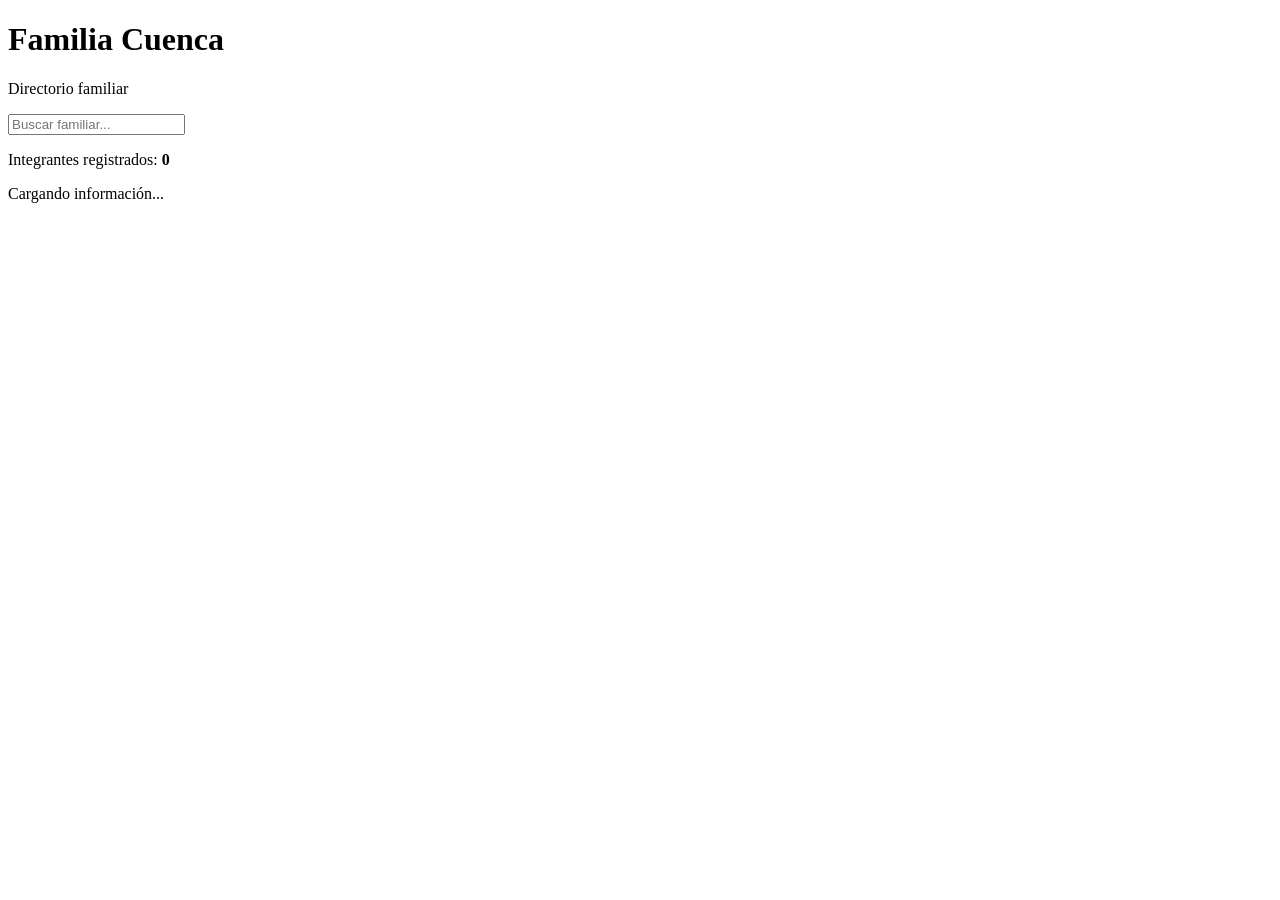
==== familia/index.html @ f0afbb3e "Add initial HTML structure for Familia Cuenca" ====
<!DOCTYPE html>
<html lang="es">

<head>

    <meta charset="UTF-8">

    <meta
        name="viewport"
        content="width=device-width, initial-scale=1.0"
    >

    <title>Familia Cuenca — Directorio</title>

</head>


<body>

    <header>

        <h1>Familia Cuenca</h1>

        <p>Directorio familiar</p>

    </header>


    <main>

        <!-- =================================================
             BUSCADOR
        ================================================== -->

        <section>

            <input
                type="search"
                id="buscador"
                placeholder="Buscar familiar..."
            >

        </section>


        <!-- =================================================
             RESUMEN
        ================================================== -->

        <section>

            <p>
                Integrantes registrados:
                <strong id="totalIntegrantes">0</strong>
            </p>

        </section>


        <!-- =================================================
             LISTADO
        ================================================== -->

        <section>

            <div id="listaFamilia">

                Cargando información...

            </div>

        </section>

    </main>


    <!-- =====================================================
         MOTOR DE DATOS
    ====================================================== -->

    <script src="../js/familia-data.js"></script>


    <!-- =====================================================
         LÓGICA DEL DIRECTORIO
    ====================================================== -->

    <script src="familia.js"></script>


</body>

</html>
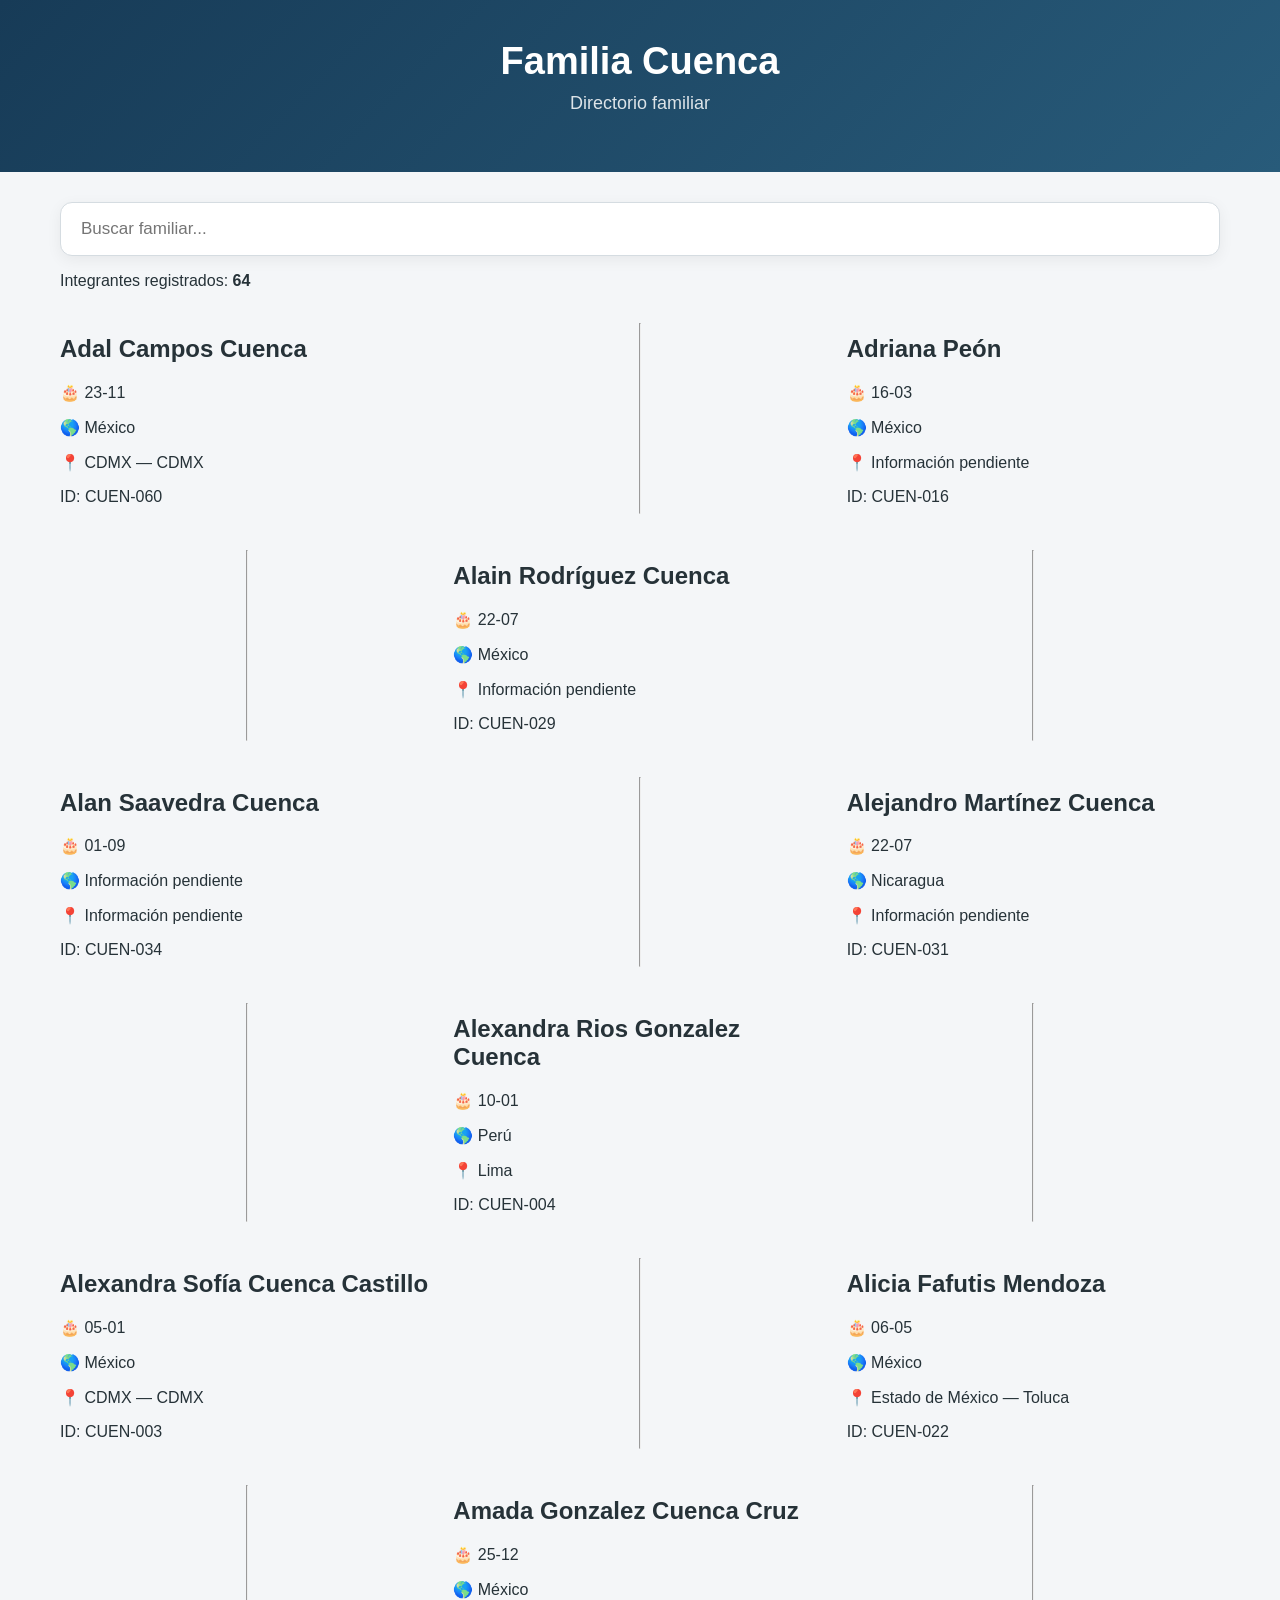
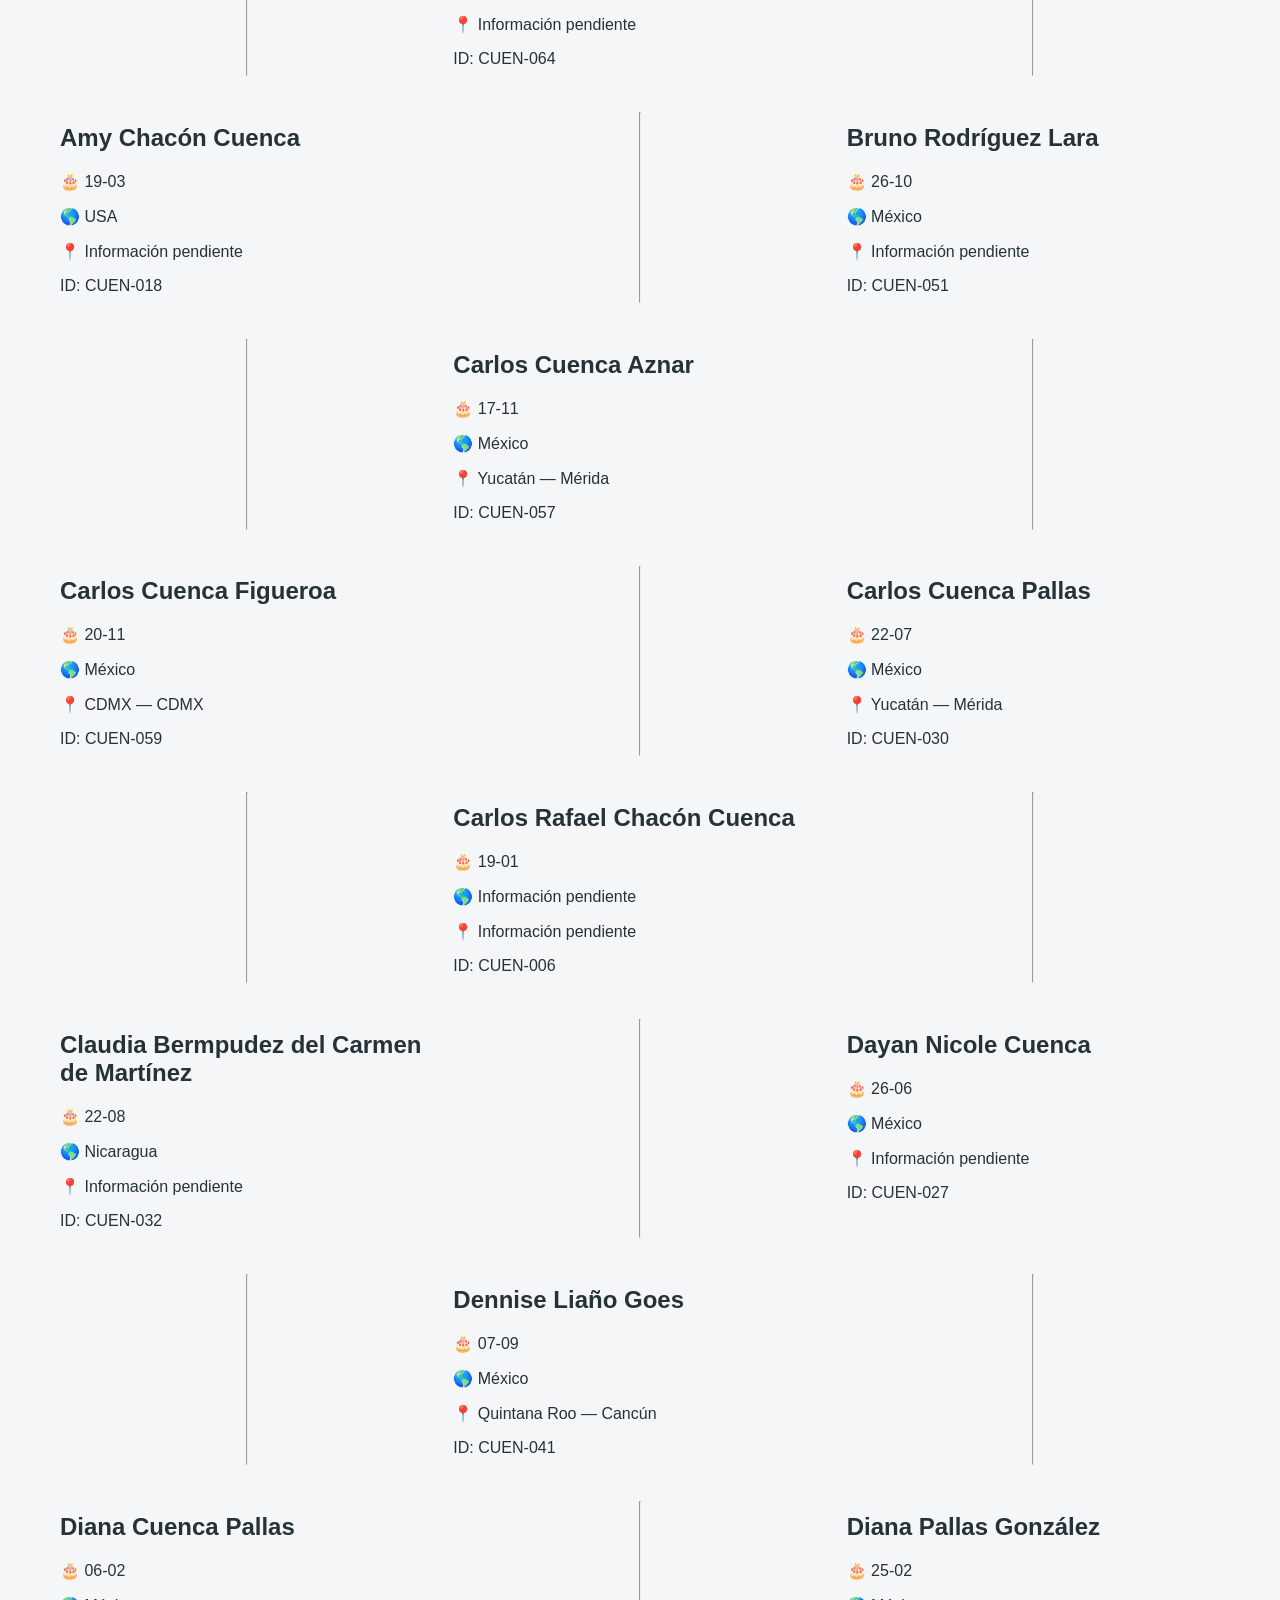
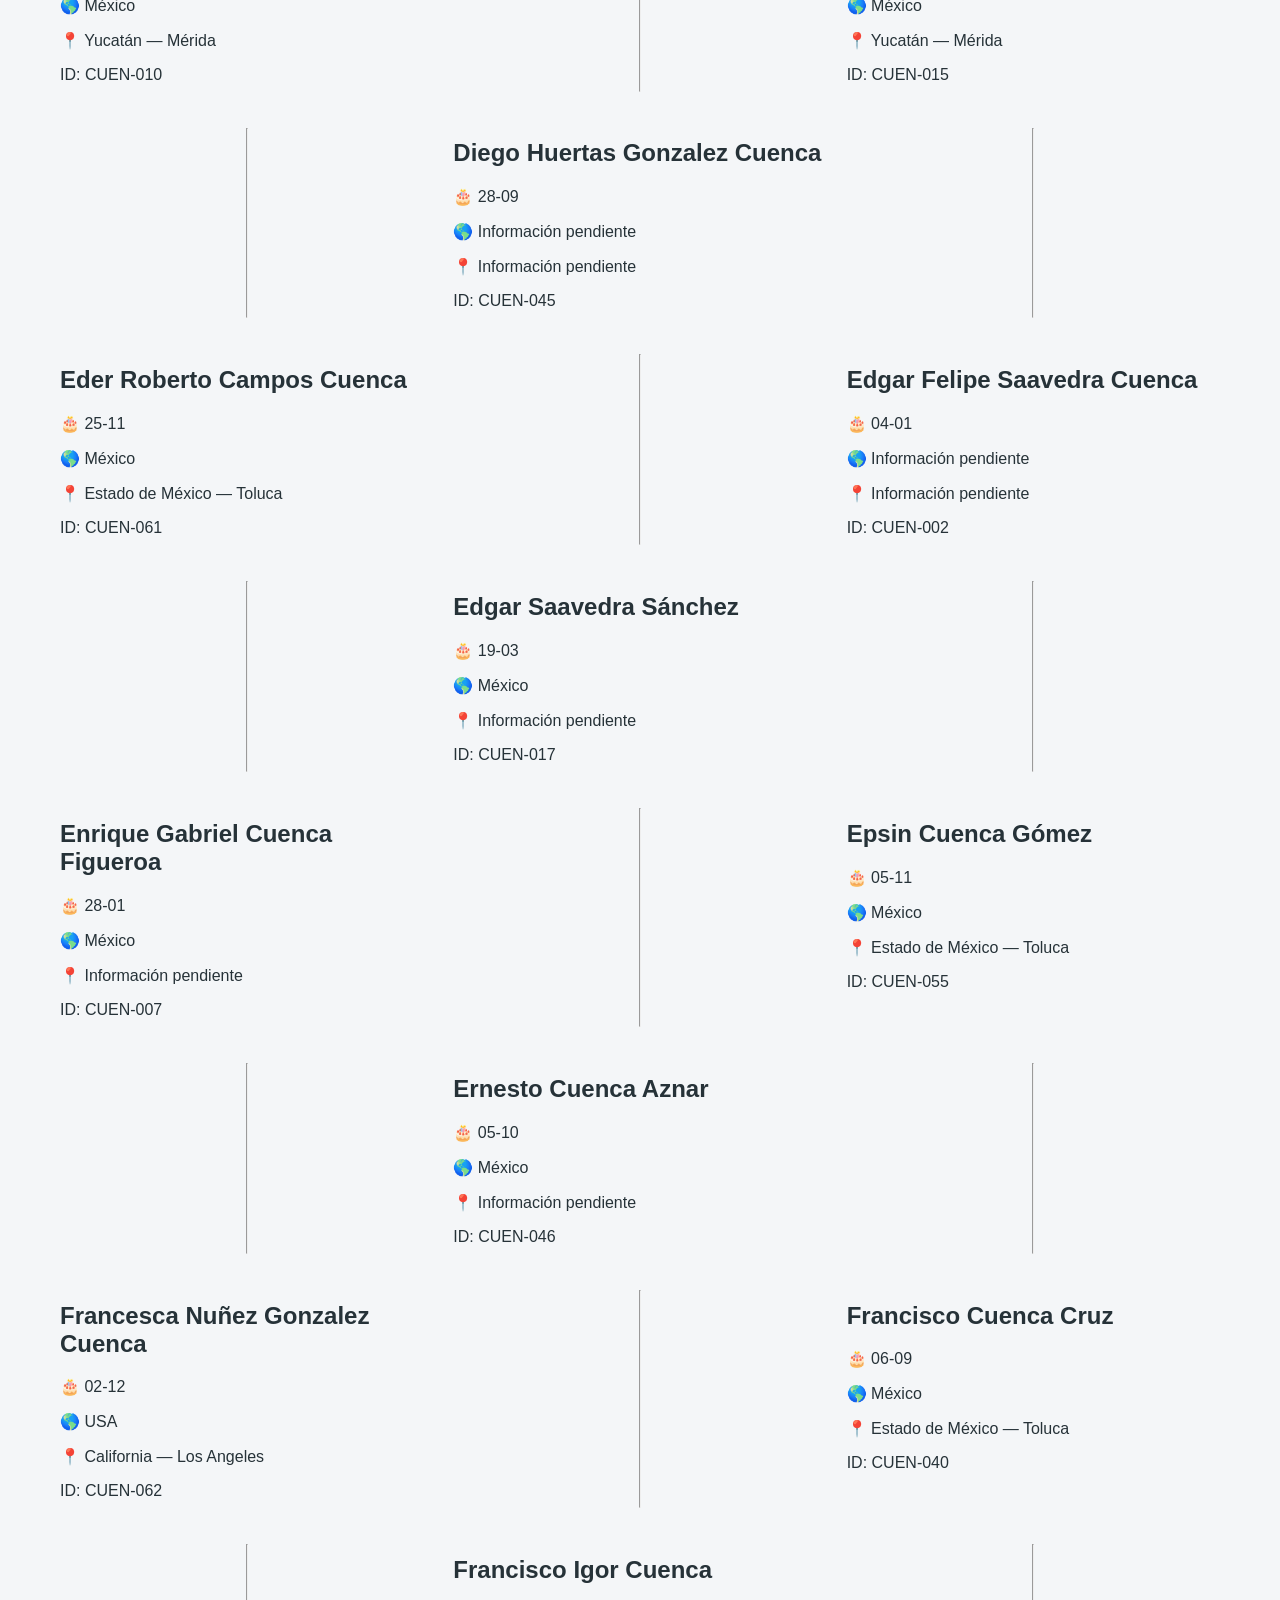
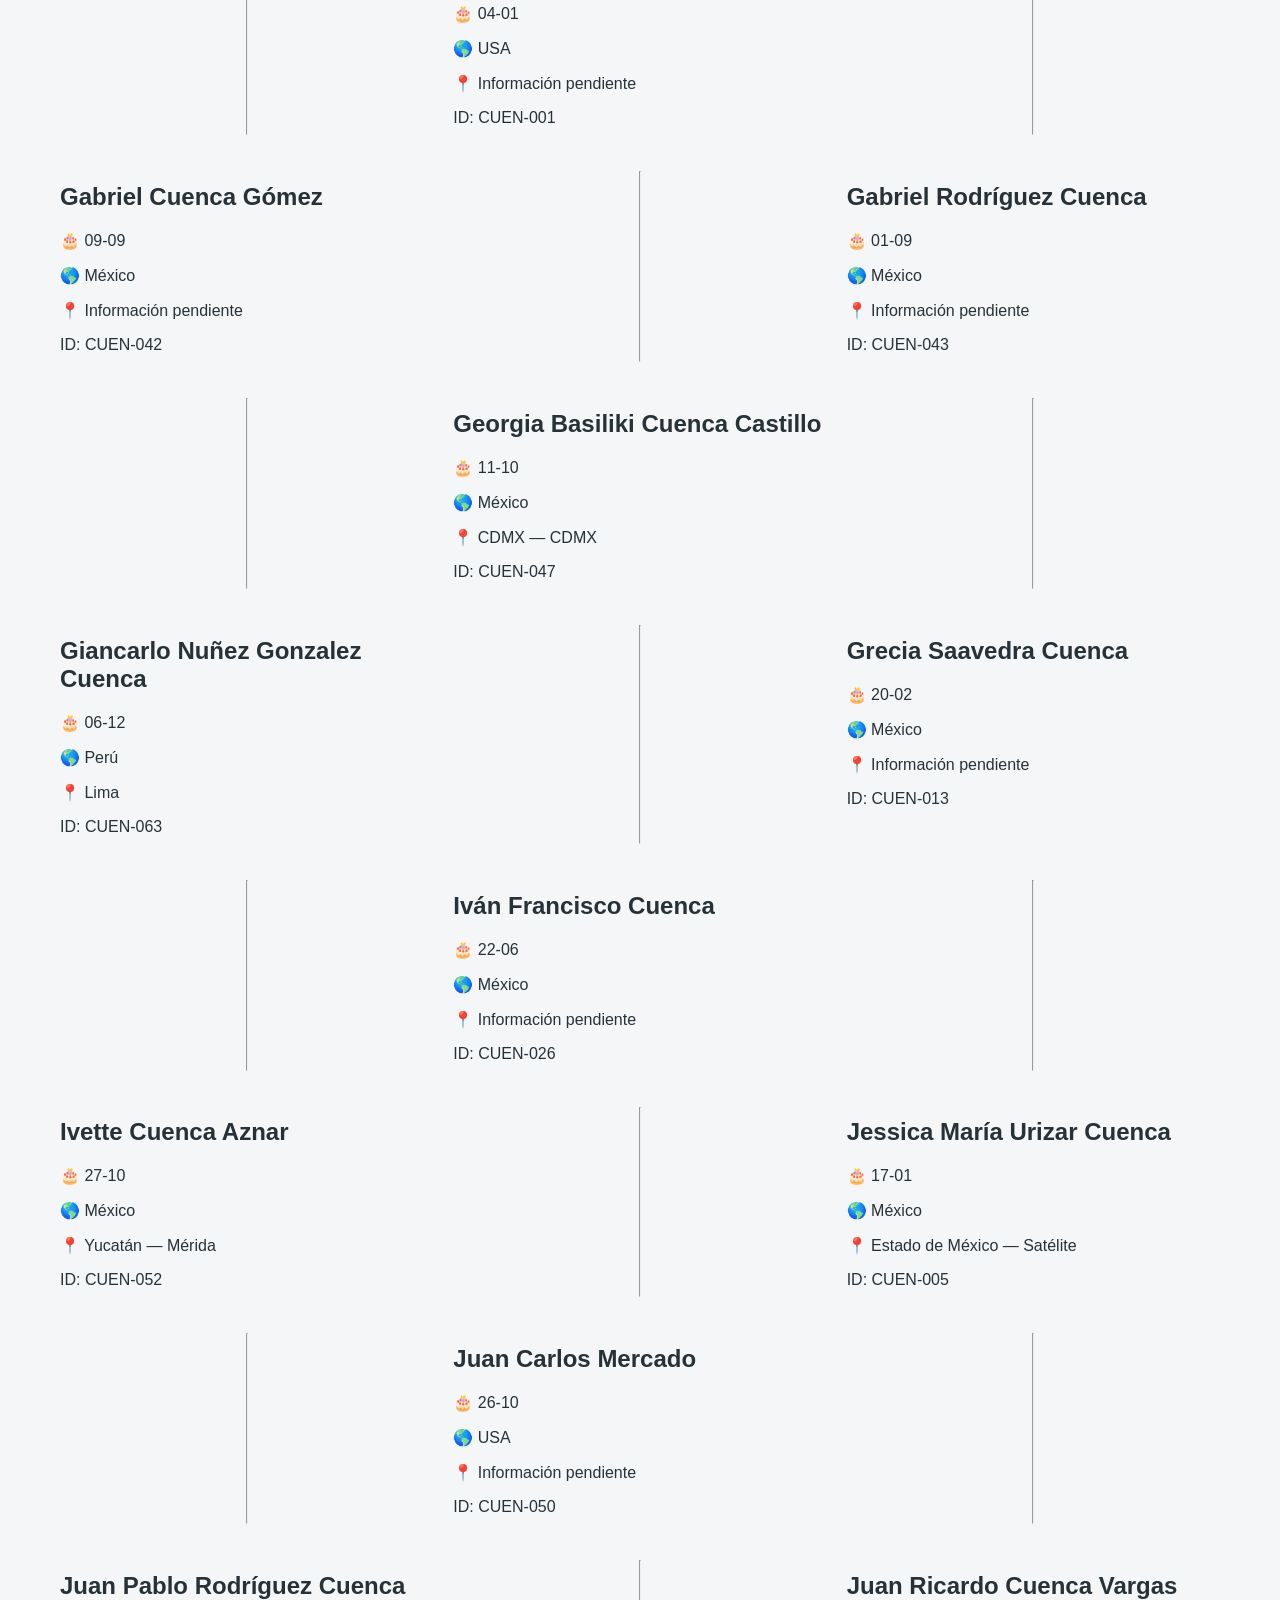
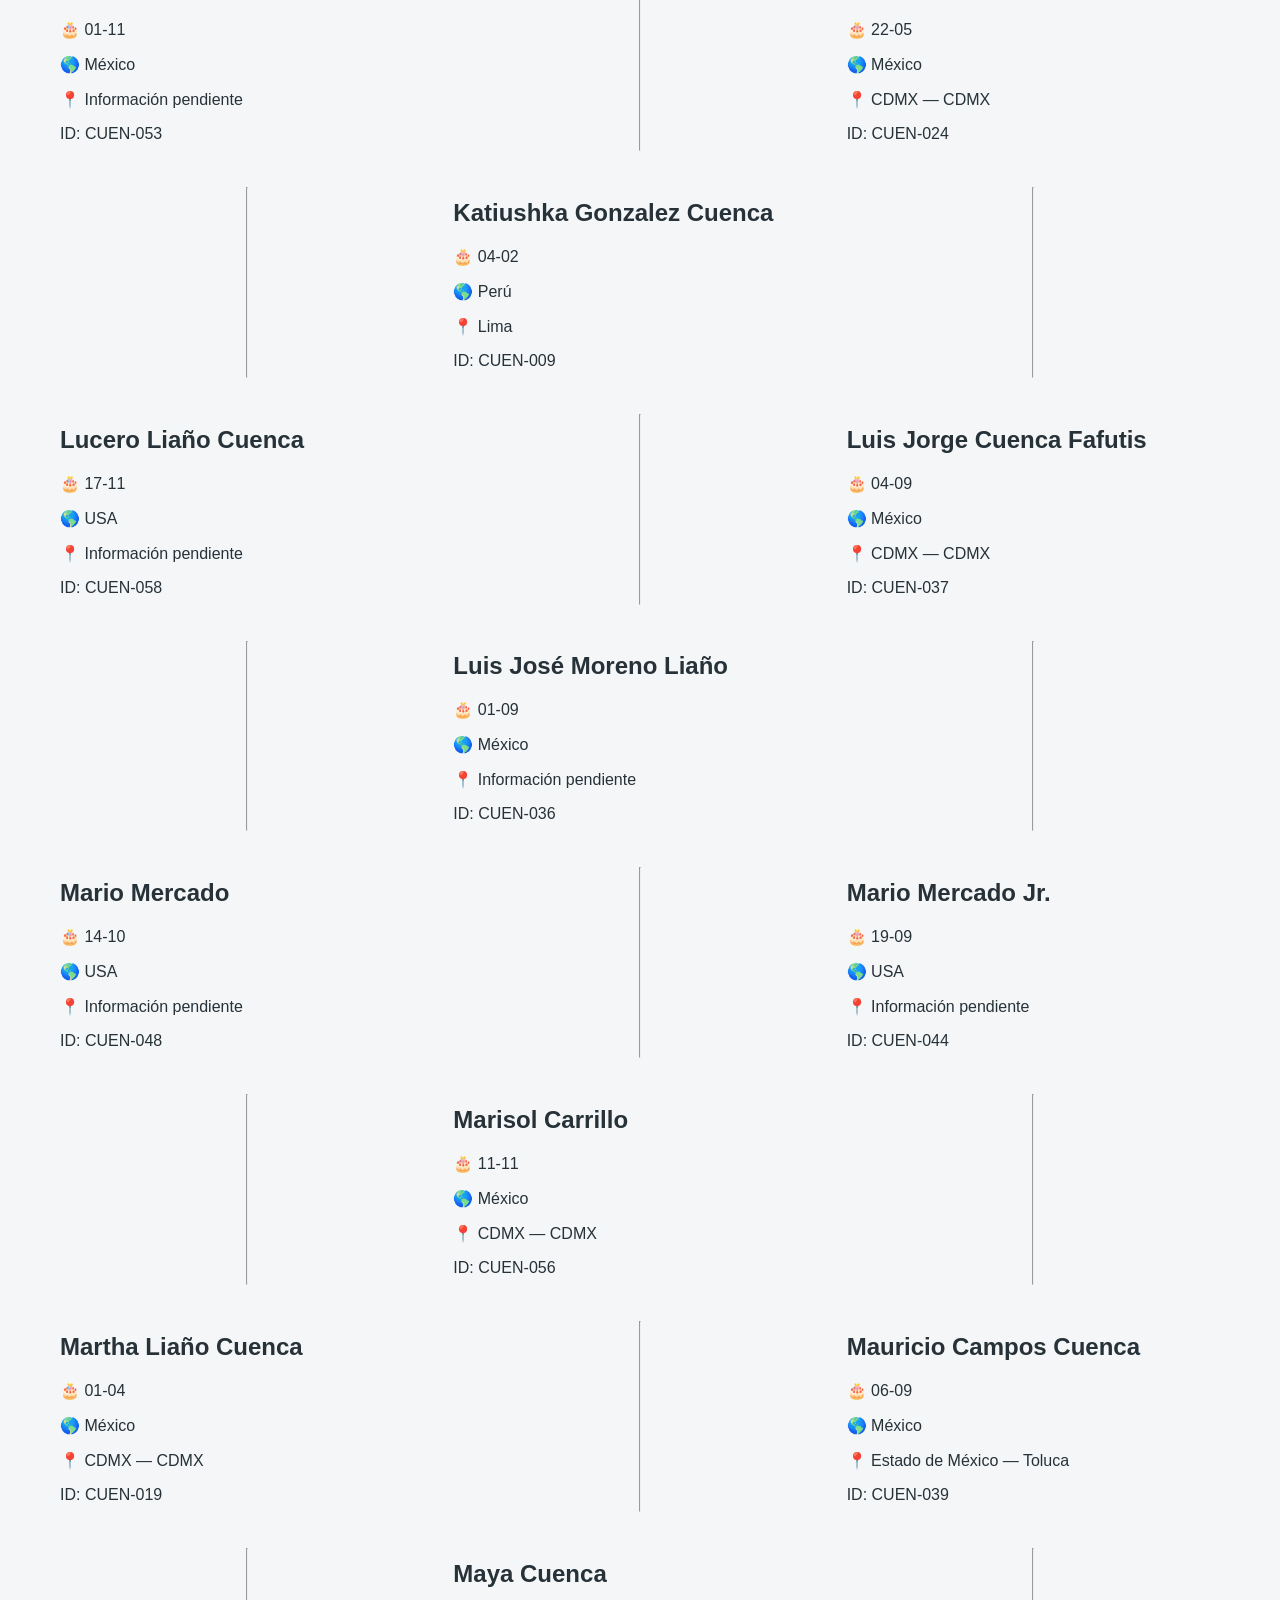
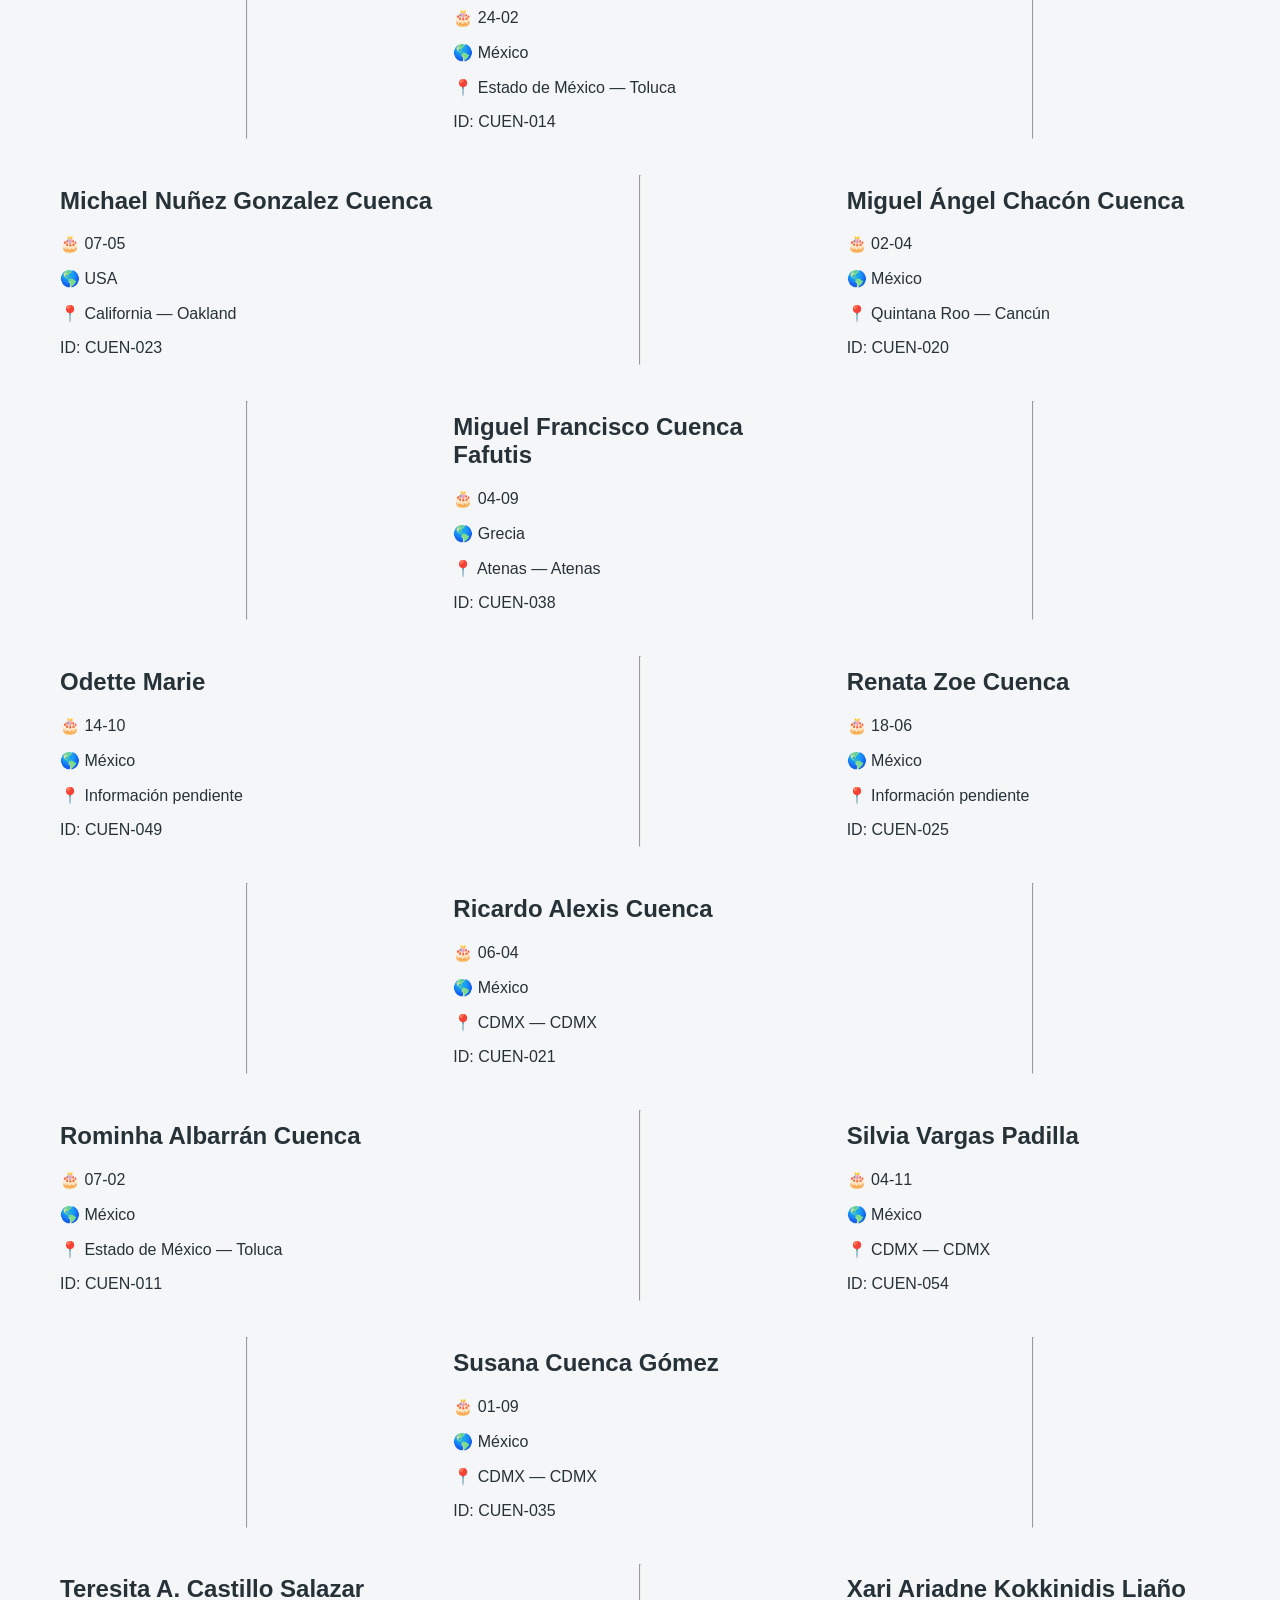
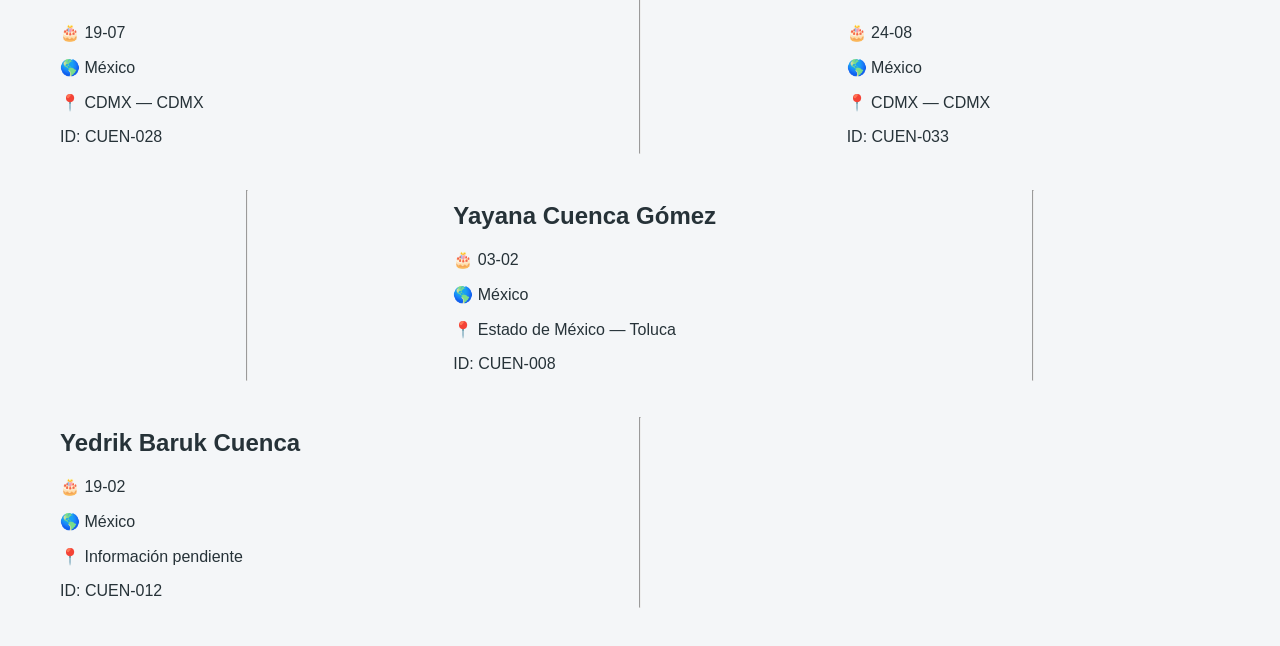
==== commit d3a2d3c8: "Add link to familia.css in index.html" ====
--- a/familia/index.html
+++ b/familia/index.html
@@ -2,7 +2,8 @@
 <html lang="es">
 
 <head>
-
+    <link rel="stylesheet" href="familia.css">
+   
     <meta charset="UTF-8">
 
     <meta
--- a/familia/familia.css
+++ b/familia/familia.css
@@ -0,0 +1,233 @@
+* {
+    box-sizing: border-box;
+}
+
+body {
+    margin: 0;
+    font-family: Arial, Helvetica, sans-serif;
+    background: #f4f6f8;
+    color: #263238;
+}
+
+
+/* =========================================================
+   ENCABEZADO
+========================================================= */
+
+header {
+    background: linear-gradient(
+        135deg,
+        #173b57,
+        #285b7a
+    );
+
+    color: white;
+    padding: 40px 20px;
+    text-align: center;
+}
+
+header h1 {
+    margin: 0;
+    font-size: 38px;
+}
+
+header p {
+    margin-top: 10px;
+    opacity: 0.85;
+    font-size: 18px;
+}
+
+
+/* =========================================================
+   CONTENEDOR
+========================================================= */
+
+main {
+    max-width: 1200px;
+    margin: auto;
+    padding: 30px 20px;
+}
+
+
+/* =========================================================
+   BUSCADOR
+========================================================= */
+
+#buscador {
+    width: 100%;
+    padding: 16px 20px;
+
+    border: 1px solid #d5dce1;
+    border-radius: 12px;
+
+    font-size: 17px;
+
+    background: white;
+
+    box-shadow:
+        0 4px 15px rgba(0,0,0,0.06);
+
+    outline: none;
+}
+
+#buscador:focus {
+    border-color: #285b7a;
+}
+
+
+/* =========================================================
+   RESUMEN
+========================================================= */
+
+.resumen {
+    margin: 20px 0;
+
+    background: white;
+
+    border-radius: 12px;
+
+    padding: 15px 20px;
+
+    box-shadow:
+        0 4px 15px rgba(0,0,0,0.05);
+}
+
+
+/* =========================================================
+   GRID
+========================================================= */
+
+#listaFamilia {
+
+    display: grid;
+
+    grid-template-columns:
+        repeat(
+            auto-fit,
+            minmax(280px, 1fr)
+        );
+
+    gap: 20px;
+
+    margin-top: 25px;
+}
+
+
+/* =========================================================
+   TARJETAS
+========================================================= */
+
+.tarjeta-familiar {
+
+    background: white;
+
+    border-radius: 16px;
+
+    padding: 22px;
+
+    box-shadow:
+        0 5px 18px rgba(0,0,0,0.07);
+
+    transition:
+        transform 0.2s ease,
+        box-shadow 0.2s ease;
+}
+
+.tarjeta-familiar:hover {
+
+    transform:
+        translateY(-4px);
+
+    box-shadow:
+        0 10px 25px rgba(0,0,0,0.12);
+}
+
+
+/* =========================================================
+   AVATAR
+========================================================= */
+
+.avatar {
+
+    width: 70px;
+    height: 70px;
+
+    border-radius: 50%;
+
+    background: #e4edf3;
+
+    display: flex;
+
+    align-items: center;
+    justify-content: center;
+
+    font-size: 30px;
+
+    margin-bottom: 15px;
+}
+
+
+/* =========================================================
+   NOMBRE
+========================================================= */
+
+.tarjeta-familiar h2 {
+
+    margin: 0 0 12px;
+
+    font-size: 20px;
+
+    color: #173b57;
+}
+
+
+/* =========================================================
+   INFORMACIÓN
+========================================================= */
+
+.dato {
+
+    margin: 7px 0;
+
+    font-size: 14px;
+
+    color: #54636d;
+}
+
+.id-familiar {
+
+    display: inline-block;
+
+    margin-top: 12px;
+
+    padding: 5px 9px;
+
+    border-radius: 8px;
+
+    background: #eef2f5;
+
+    font-size: 12px;
+
+    color: #60727e;
+}
+
+
+/* =========================================================
+   MÓVIL
+========================================================= */
+
+@media (max-width: 600px) {
+
+    header {
+        padding: 30px 15px;
+    }
+
+    header h1 {
+        font-size: 30px;
+    }
+
+    main {
+        padding: 20px 15px;
+    }
+
+}
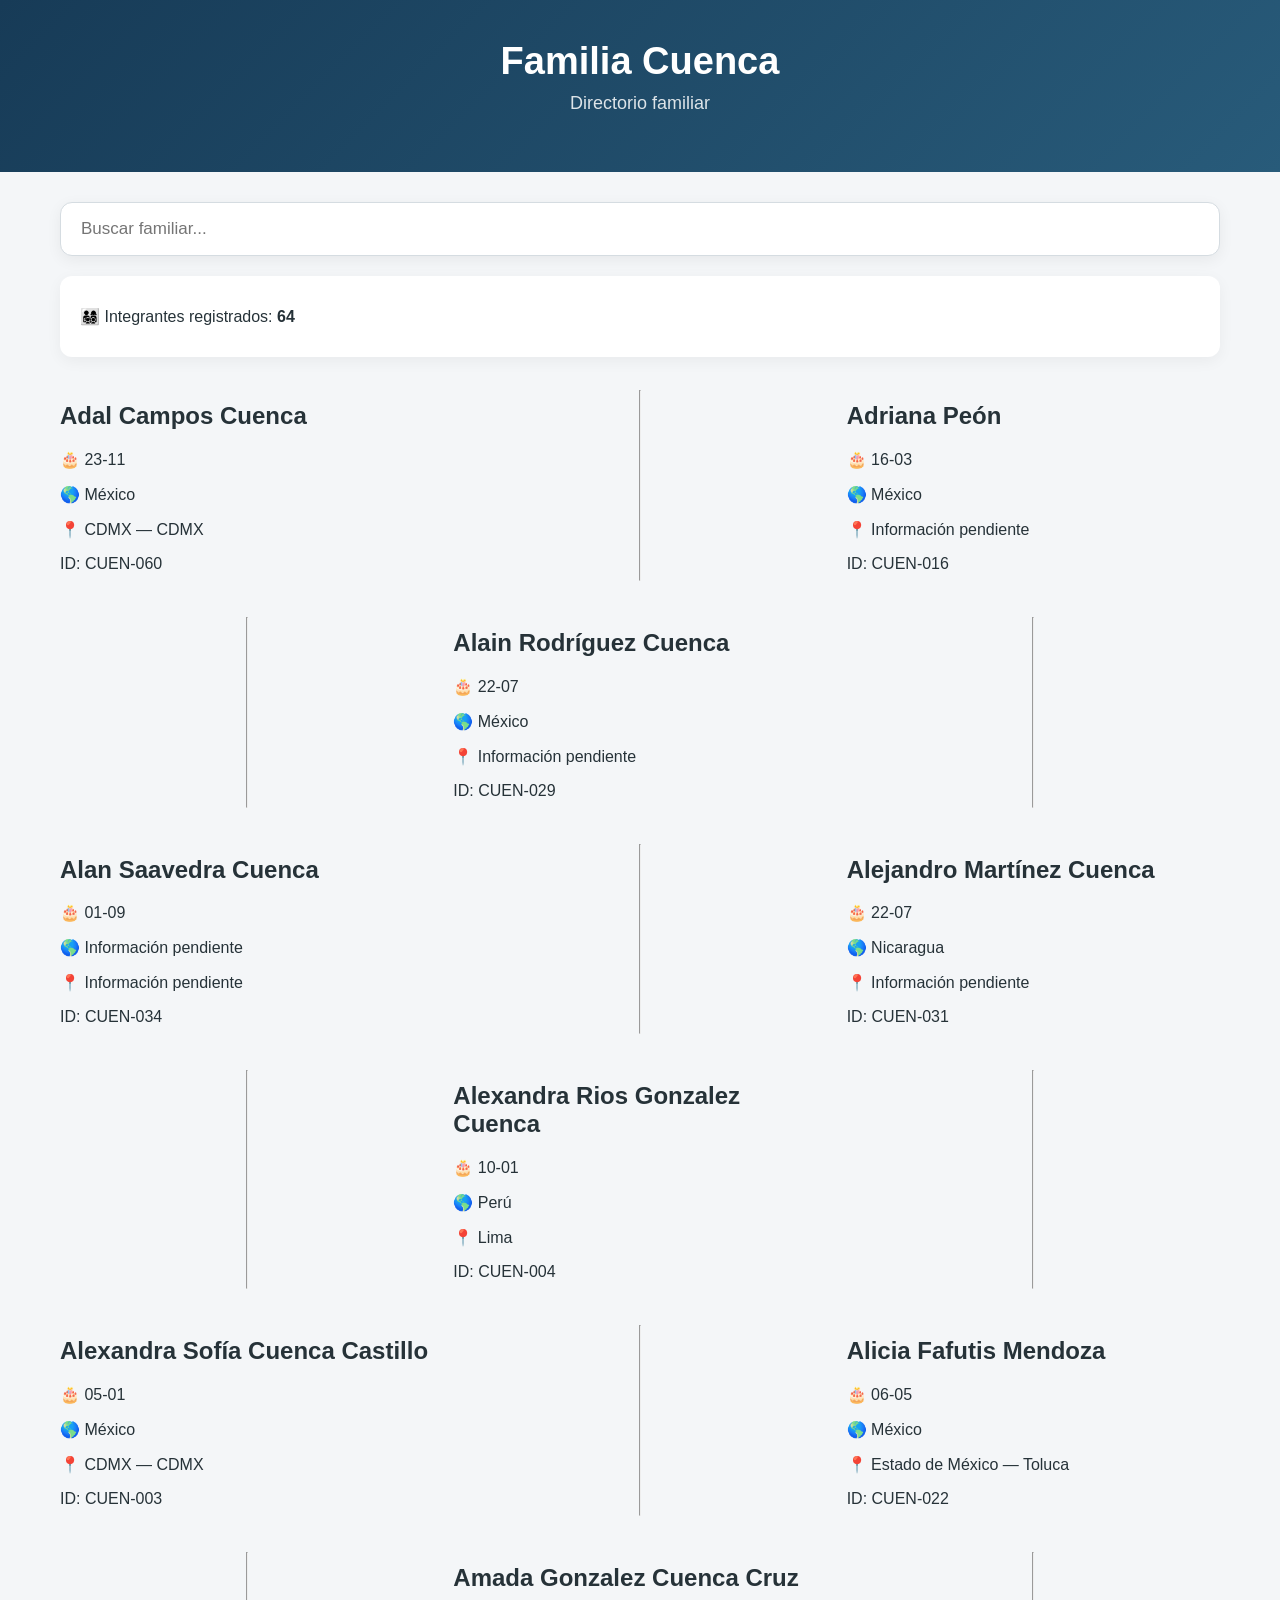
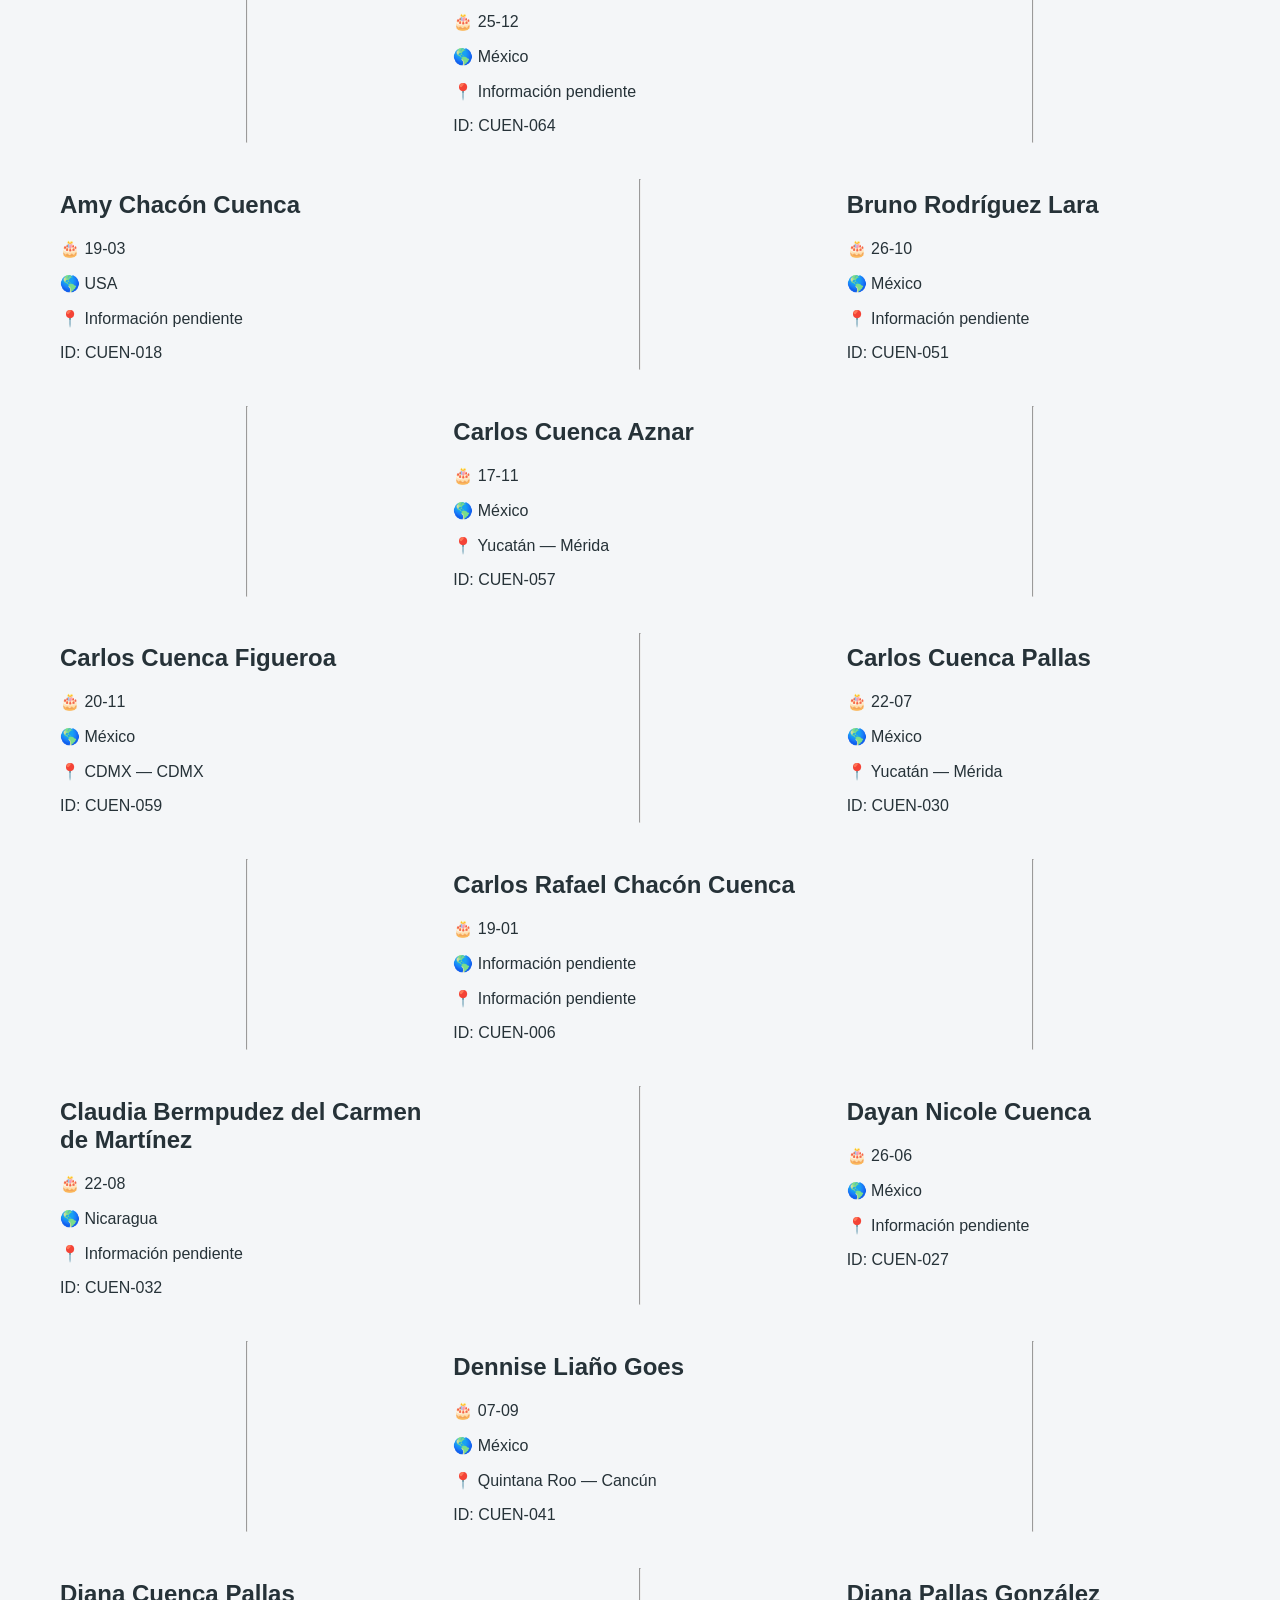
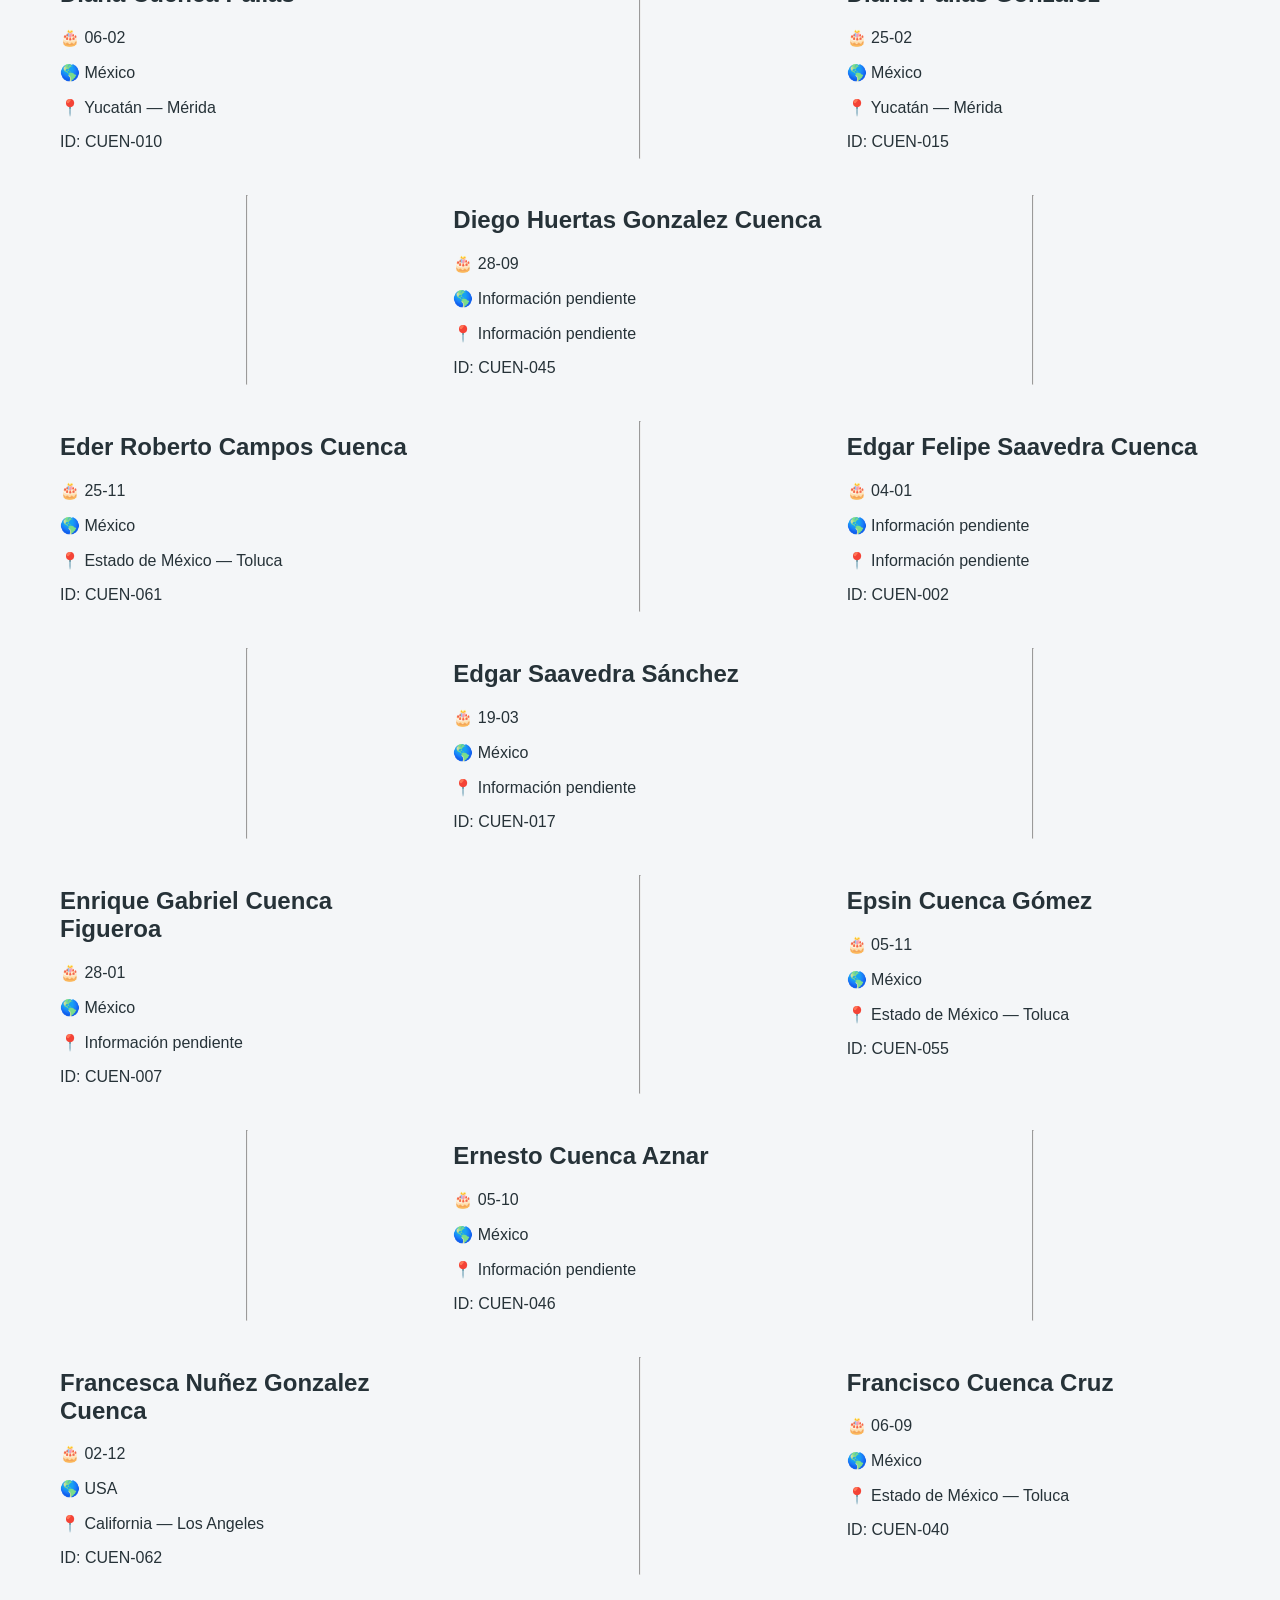
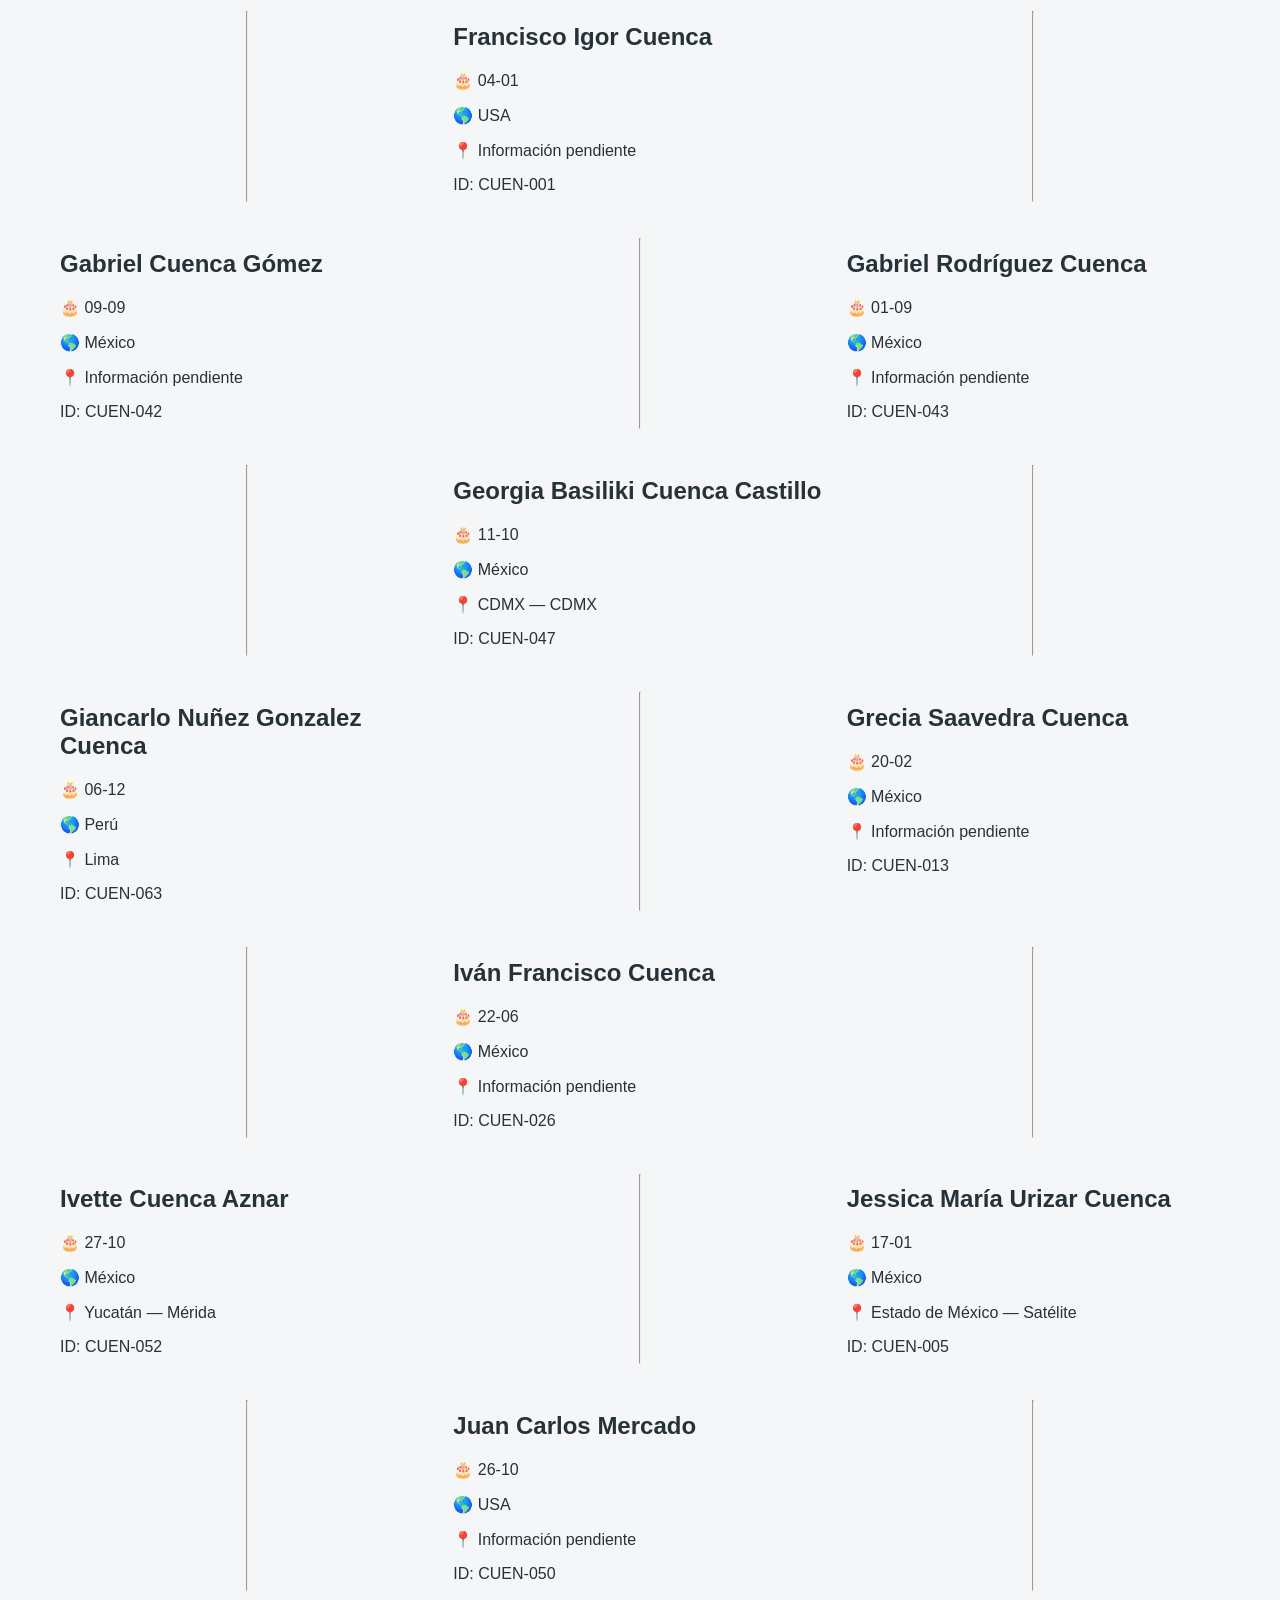
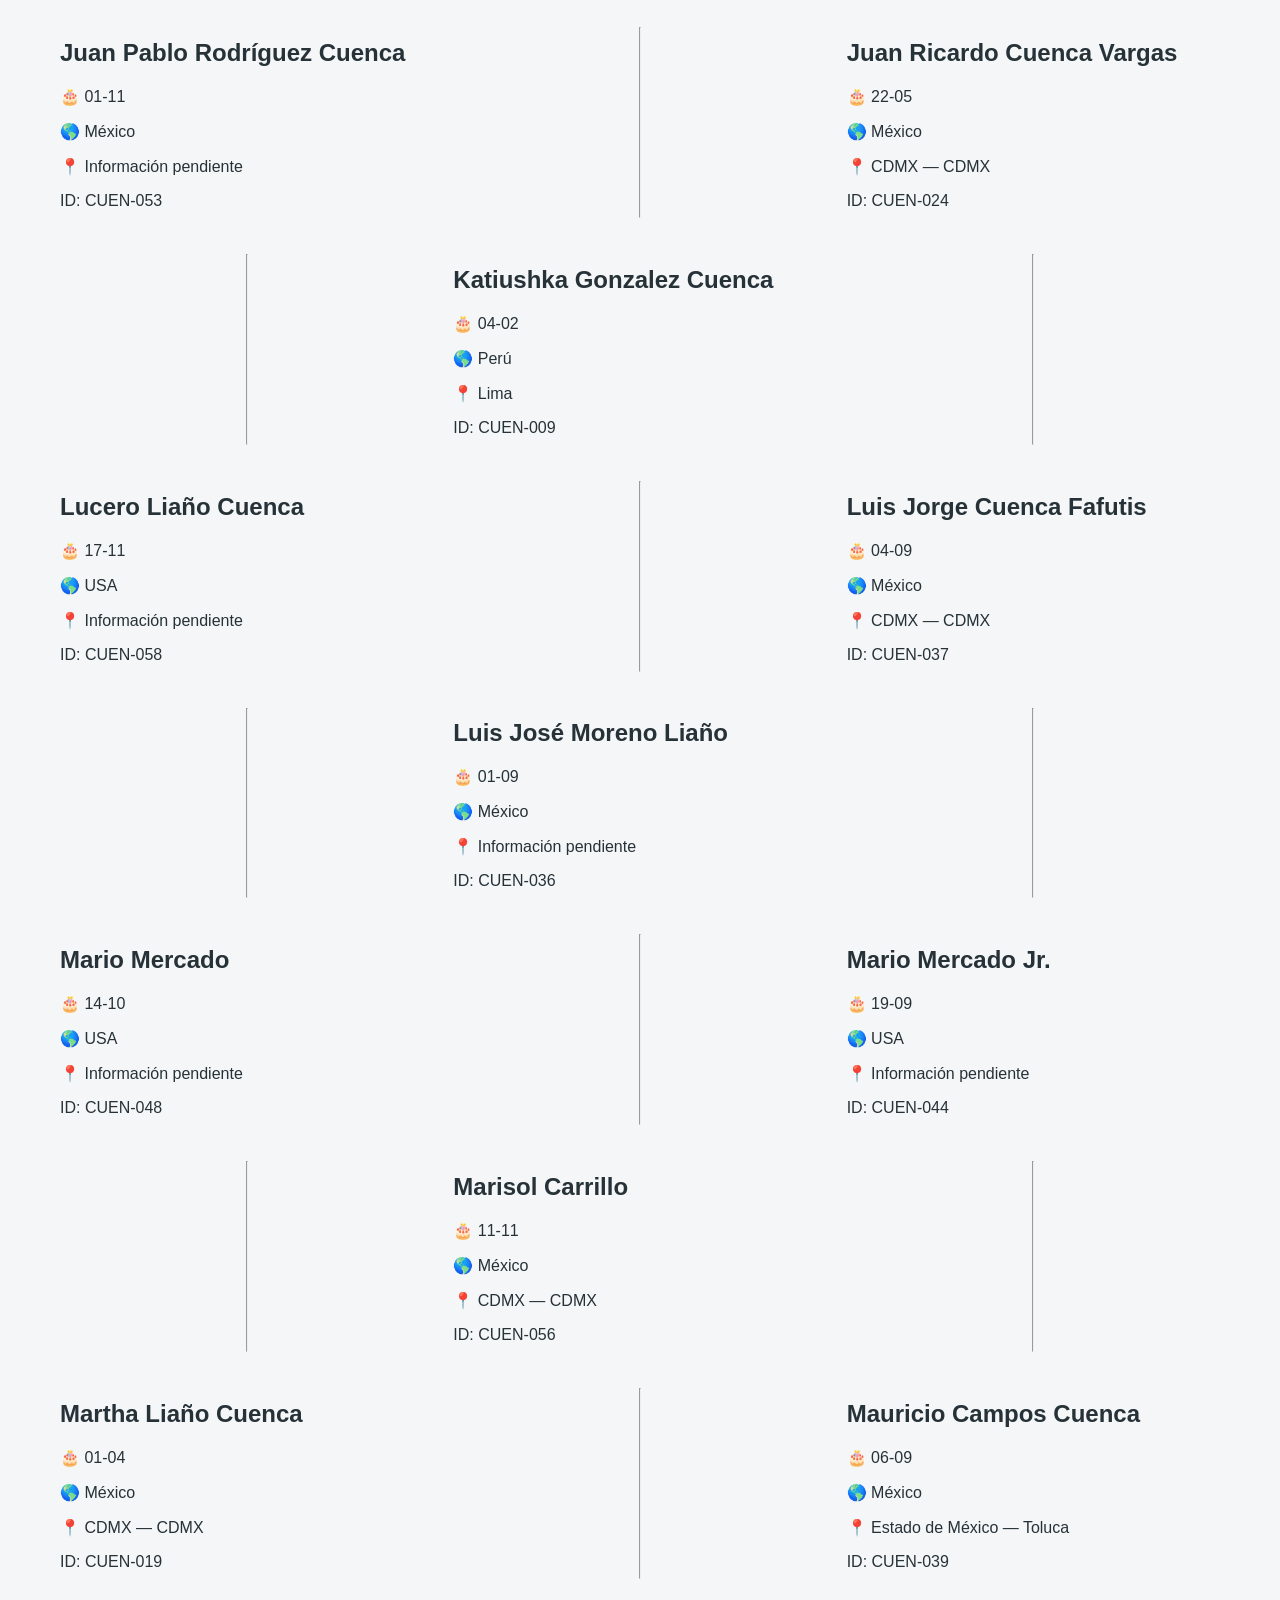
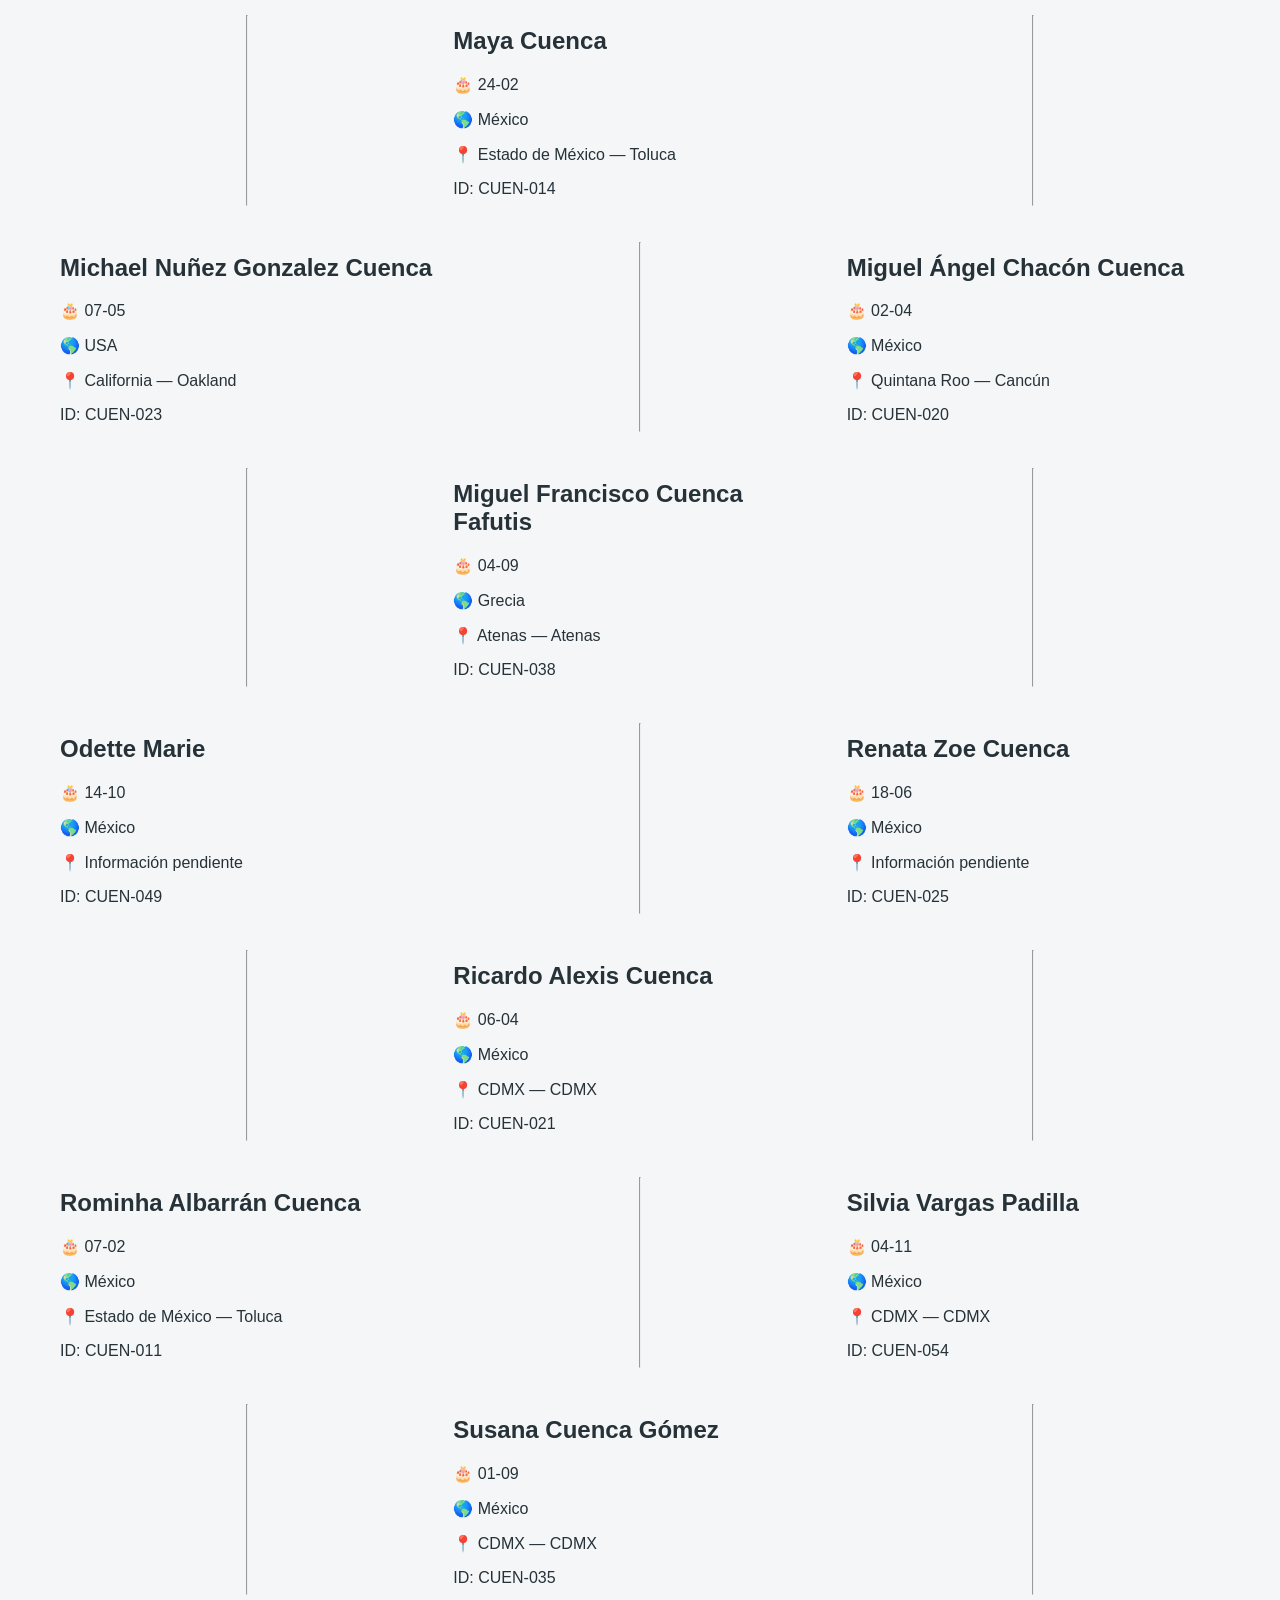
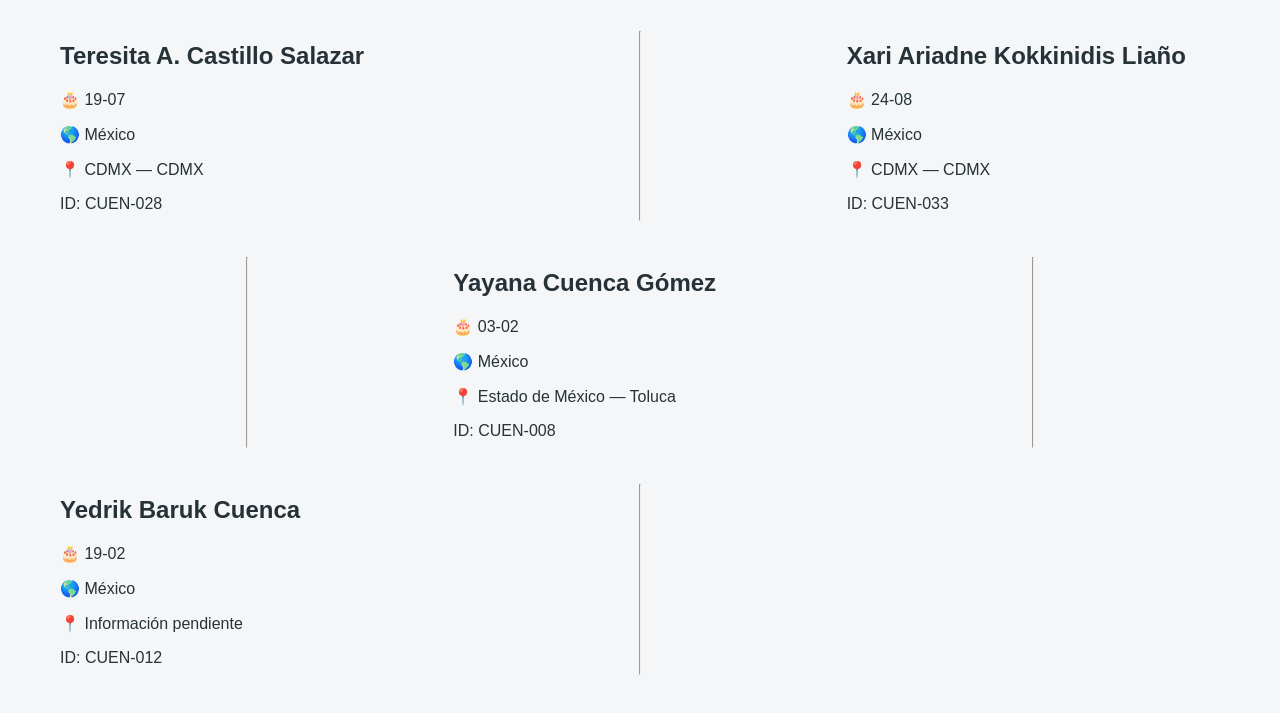
==== commit 19c96124: "Add class to resumen section and update text" ====
--- a/familia/index.html
+++ b/familia/index.html
@@ -48,10 +48,10 @@
              RESUMEN
         ================================================== -->
 
-        <section>
+        <section class="resumen">
 
             <p>
-                Integrantes registrados:
+                👨‍👩‍👧‍👦 Integrantes registrados:
                 <strong id="totalIntegrantes">0</strong>
             </p>
 
